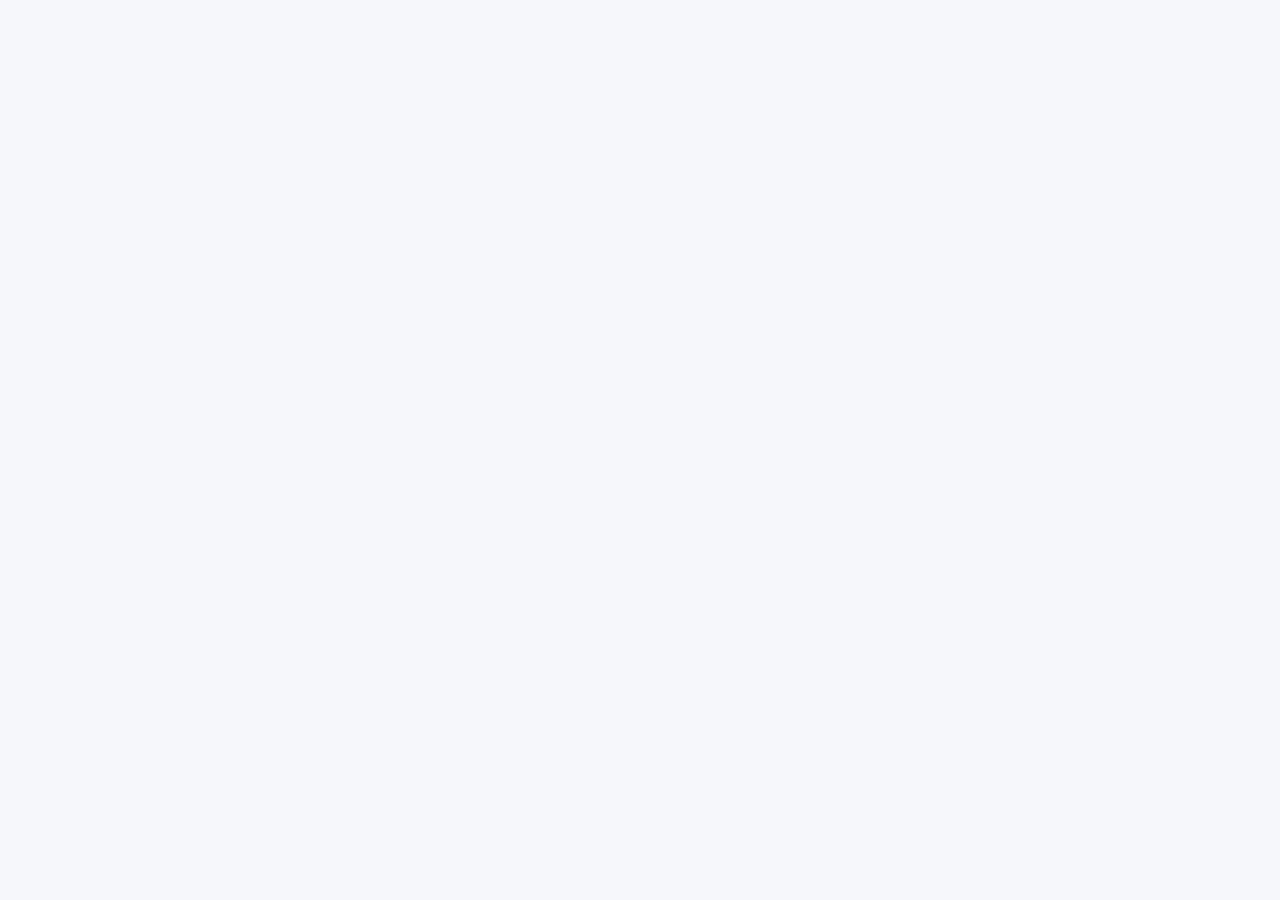
==== pages/alerts.html @ ecbd1f6a "Initiallize NEOCARE doctor dashboar architecture" ====
<!DOCTYPE html>
<html lang="en">
  <head>
    <meta charset="UTF-8" />
    <meta name="viewport" content="width=device-width, initial-scale=1.0" />
    <meta name="description" content="NEOCARE Alerts — Critical and informational alerts for monitored patients." />
    <title>NEOCARE | Alerts</title>
    <link rel="stylesheet" href="../css/global.css" />
  </head>
  <body>
    <div id="app-shell">
      <!-- NEOCARE alerts UI will be implemented in a later stage -->
    </div>

    <script src="../js/utils.js"></script>
    <script src="../js/auth.js"></script>
    <script src="../js/data/dataService.js"></script>
    <script src="../js/alerts.js"></script>
    <script src="../js/app.js"></script>
  </body>
</html>
---- css/global.css ----
/*
 * NEOCARE Doctor Dashboard — Global Design System
 * ─────────────────────────────────────────────────
 * Defines: CSS reset, design tokens, typography,
 * base element styles, spacing utilities, and
 * responsive foundation.
 *
 * DO NOT add page-specific styles here.
 * Page-specific styles belong in their respective CSS files.
 */

/* ═══════════════════════════════════════════
   1. DESIGN TOKENS (CSS Custom Properties)
   ═══════════════════════════════════════════ */

:root {
  /* — Brand Colors — */
  --color-primary:       #2F6FED;
  --color-primary-dark:  #1F4FBF;
  --color-accent:        #14B8A6;
  --color-success:       #16A34A;
  --color-warning:       #D97706;
  --color-critical:      #DC2626;
  --color-info:          #0284C7;

  /* — Backgrounds — */
  --bg-app:              #F5F7FA;
  --bg-surface:          #FFFFFF;
  --bg-sidebar:          #101828;

  /* — Text — */
  --text-primary:        #111827;
  --text-secondary:      #6B7280;
  --text-inverse:        #F9FAFB;

  /* — Borders — */
  --border-subtle:       #E5E7EB;

  /* — Border Radii — */
  --radius-card:         14px;
  --radius-pill:         999px;
  --radius-sm:           6px;
  --radius-md:           10px;

  /* — Shadows — */
  --shadow-card:         0 1px 3px rgba(16, 24, 40, 0.08);
  --shadow-elevated:     0 4px 16px rgba(16, 24, 40, 0.12);

  /* — Spacing Scale — */
  --space-1:             4px;
  --space-2:             8px;
  --space-3:             12px;
  --space-4:             16px;
  --space-5:             20px;
  --space-6:             24px;
  --space-8:             32px;
  --space-10:            40px;
  --space-12:            48px;
  --space-16:            64px;

  /* — Typography — */
  --font-sans:           'Inter', system-ui, -apple-system, BlinkMacSystemFont,
                         'Segoe UI', Roboto, Helvetica, Arial, sans-serif;
  --font-mono:           'JetBrains Mono', 'Fira Code', 'Courier New', monospace;

  --text-xs:             0.75rem;    /* 12px */
  --text-sm:             0.875rem;   /* 14px */
  --text-base:           1rem;       /* 16px */
  --text-lg:             1.125rem;   /* 18px */
  --text-xl:             1.25rem;    /* 20px */
  --text-2xl:            1.5rem;     /* 24px */
  --text-3xl:            1.875rem;   /* 30px */

  --font-normal:         400;
  --font-medium:         500;
  --font-semibold:       600;
  --font-bold:           700;

  --leading-tight:       1.25;
  --leading-normal:      1.5;
  --leading-relaxed:     1.625;

  /* — Transitions — */
  --transition-fast:     150ms ease;
  --transition-base:     250ms ease;
  --transition-slow:     400ms ease;

  /* — Z-Index Scale — */
  --z-base:              0;
  --z-dropdown:          100;
  --z-sticky:            200;
  --z-sidebar:           300;
  --z-overlay:           400;
  --z-modal:             500;
  --z-toast:             600;
}

/* ═══════════════════════════════════════════
   2. CSS RESET
   ═══════════════════════════════════════════ */

*,
*::before,
*::after {
  box-sizing: border-box;
  margin: 0;
  padding: 0;
}

html {
  font-size: 16px;
  scroll-behavior: smooth;
  -webkit-text-size-adjust: 100%;
  text-size-adjust: 100%;
}

body {
  min-height: 100vh;
  font-family: var(--font-sans);
  font-size: var(--text-base);
  font-weight: var(--font-normal);
  line-height: var(--leading-normal);
  color: var(--text-primary);
  background-color: var(--bg-app);
  -webkit-font-smoothing: antialiased;
  -moz-osx-font-smoothing: grayscale;
}

img,
picture,
video,
canvas,
svg {
  display: block;
  max-width: 100%;
}

input,
button,
textarea,
select {
  font: inherit;
}

p,
h1,
h2,
h3,
h4,
h5,
h6 {
  overflow-wrap: break-word;
}

ul,
ol {
  list-style: none;
}

/* ═══════════════════════════════════════════
   3. TYPOGRAPHY
   ═══════════════════════════════════════════ */

/* Import Inter from Google Fonts */
@import url('https://fonts.googleapis.com/css2?family=Inter:wght@400;500;600;700&display=swap');

h1 { font-size: var(--text-3xl); font-weight: var(--font-bold);    line-height: var(--leading-tight); }
h2 { font-size: var(--text-2xl); font-weight: var(--font-semibold); line-height: var(--leading-tight); }
h3 { font-size: var(--text-xl);  font-weight: var(--font-semibold); line-height: var(--leading-tight); }
h4 { font-size: var(--text-lg);  font-weight: var(--font-medium);   line-height: var(--leading-tight); }
h5 { font-size: var(--text-base); font-weight: var(--font-medium);  }
h6 { font-size: var(--text-sm);  font-weight: var(--font-medium);   }

p  { line-height: var(--leading-relaxed); }

small { font-size: var(--text-xs); }

/* ═══════════════════════════════════════════
   4. LINK STYLES
   ═══════════════════════════════════════════ */

a {
  color: var(--color-primary);
  text-decoration: none;
  transition: color var(--transition-fast);
}

a:hover,
a:focus-visible {
  color: var(--color-primary-dark);
  text-decoration: underline;
}

a:focus-visible {
  outline: 2px solid var(--color-primary);
  outline-offset: 2px;
  border-radius: var(--radius-sm);
}

/* ═══════════════════════════════════════════
   5. BUTTON FOUNDATION
   ═══════════════════════════════════════════ */

/*
 * Base button reset and foundation.
 * Specific button variants (primary, secondary, ghost, danger)
 * will be added in later stages.
 */

button,
[role="button"] {
  display: inline-flex;
  align-items: center;
  justify-content: center;
  gap: var(--space-2);
  padding: var(--space-2) var(--space-4);
  font-family: var(--font-sans);
  font-size: var(--text-sm);
  font-weight: var(--font-medium);
  line-height: 1;
  border: 1px solid transparent;
  border-radius: var(--radius-sm);
  cursor: pointer;
  text-decoration: none;
  white-space: nowrap;
  transition:
    background-color var(--transition-fast),
    color var(--transition-fast),
    border-color var(--transition-fast),
    box-shadow var(--transition-fast),
    opacity var(--transition-fast);
  user-select: none;
}

button:disabled,
[role="button"][aria-disabled="true"] {
  opacity: 0.5;
  cursor: not-allowed;
  pointer-events: none;
}

button:focus-visible,
[role="button"]:focus-visible {
  outline: 2px solid var(--color-primary);
  outline-offset: 2px;
}

/* ═══════════════════════════════════════════
   6. APPLICATION SHELL PLACEHOLDER
   ═══════════════════════════════════════════ */

/*
 * Minimal shell style. The full application layout
 * (sidebar, topbar, main content area) will be
 * implemented in a later stage.
 */

#app-shell {
  display: flex;
  flex-direction: column;
  min-height: 100vh;
  background-color: var(--bg-app);
}

/* ═══════════════════════════════════════════
   7. UTILITY CLASSES (minimal set)
   ═══════════════════════════════════════════ */

/* Visually hidden — accessible off-screen text */
.sr-only {
  position: absolute;
  width: 1px;
  height: 1px;
  padding: 0;
  margin: -1px;
  overflow: hidden;
  clip: rect(0, 0, 0, 0);
  white-space: nowrap;
  border: 0;
}

/* ═══════════════════════════════════════════
   8. RESPONSIVE FOUNDATION
   ═══════════════════════════════════════════ */

/*
 * Breakpoints (mobile-first):
 *   xs:   < 480px   (small phones)
 *   sm:   ≥ 480px   (large phones)
 *   md:   ≥ 768px   (tablets)
 *   lg:   ≥ 1024px  (laptops)
 *   xl:   ≥ 1280px  (desktops)
 *   2xl:  ≥ 1536px  (wide screens)
 *
 * Full responsive layout rules belong in css/responsive.css.
 */

/* ═══════════════════════════════════════════
   9. LOGIN PAGE — Stage 2
   Styles scoped to body.login-page only.
   ═══════════════════════════════════════════ */

/* ── Layout ──────────────────────────────── */

body.login-page {
  background-color: var(--bg-app);
  overflow-x: hidden;
}

.login-root {
  display: flex;
  min-height: 100vh;
}

/* ── Left branding panel ─────────────────── */

.login-brand {
  display: none; /* hidden on mobile, shown md+ */
  flex: 0 0 420px;
  background-color: var(--bg-sidebar);
  color: var(--text-inverse);
  padding: var(--space-12) var(--space-10);
  flex-direction: column;
  justify-content: space-between;
  position: relative;
  overflow: hidden;
}

.login-brand::before {
  content: '';
  position: absolute;
  top: -80px;
  right: -80px;
  width: 300px;
  height: 300px;
  background: rgba(47, 111, 237, 0.12);
  border-radius: 50%;
  pointer-events: none;
}

.login-brand-inner {
  display: flex;
  flex-direction: column;
  gap: var(--space-10);
  position: relative;
  z-index: 1;
}

.login-brand-logo {
  display: flex;
  align-items: center;
  gap: var(--space-3);
}

.brand-icon {
  display: flex;
  align-items: center;
  justify-content: center;
  width: 44px;
  height: 44px;
  background-color: var(--color-primary);
  border-radius: var(--radius-md);
  color: #ffffff;
  flex-shrink: 0;
}

.brand-icon--sm {
  width: 32px;
  height: 32px;
  border-radius: var(--radius-sm);
}

.brand-wordmark {
  font-size: var(--text-xl);
  font-weight: var(--font-bold);
  letter-spacing: 0.06em;
  color: var(--text-inverse);
}

.brand-wordmark--sm {
  font-size: var(--text-lg);
  color: var(--text-primary);
}

.brand-headline {
  font-size: var(--text-2xl);
  font-weight: var(--font-bold);
  line-height: var(--leading-tight);
  color: var(--text-inverse);
  margin-bottom: var(--space-3);
}

.brand-sub {
  font-size: var(--text-sm);
  color: rgba(249, 250, 251, 0.65);
  line-height: var(--leading-relaxed);
}

.brand-features {
  display: flex;
  flex-direction: column;
  gap: var(--space-3);
}

.brand-features li {
  display: flex;
  align-items: center;
  gap: var(--space-3);
  font-size: var(--text-sm);
  color: rgba(249, 250, 251, 0.8);
}

.feature-dot {
  width: 6px;
  height: 6px;
  border-radius: 50%;
  background-color: var(--color-accent);
  flex-shrink: 0;
}

.brand-disclaimer {
  font-size: var(--text-xs);
  color: rgba(249, 250, 251, 0.4);
  line-height: var(--leading-relaxed);
  border-top: 1px solid rgba(255, 255, 255, 0.08);
  padding-top: var(--space-4);
}

/* ── Right login panel ───────────────────── */

.login-panel {
  flex: 1;
  display: flex;
  align-items: center;
  justify-content: center;
  padding: var(--space-8) var(--space-4);
  background-color: var(--bg-surface);
}

.login-form-container {
  width: 100%;
  max-width: 400px;
  display: flex;
  flex-direction: column;
  gap: var(--space-6);
}

/* ── Mobile branding ─────────────────────── */

.login-mobile-brand {
  display: flex;
  align-items: center;
  gap: var(--space-2);
  margin-bottom: var(--space-2);
}

/* ── Form header ─────────────────────────── */

.login-header {
  display: flex;
  flex-direction: column;
  gap: var(--space-1);
}

.login-title {
  font-size: var(--text-2xl);
  font-weight: var(--font-bold);
  color: var(--text-primary);
}

.login-subtitle {
  font-size: var(--text-sm);
  color: var(--text-secondary);
}

/* ── Form ────────────────────────────────── */

.login-form {
  display: flex;
  flex-direction: column;
  gap: var(--space-5);
}

/* ── Form groups ─────────────────────────── */

.form-group {
  display: flex;
  flex-direction: column;
  gap: var(--space-1);
}

.form-group--row {
  flex-direction: row;
  align-items: center;
}

.form-label-row {
  display: flex;
  align-items: center;
  justify-content: space-between;
  margin-bottom: var(--space-1);
}

.form-label {
  font-size: var(--text-sm);
  font-weight: var(--font-medium);
  color: var(--text-primary);
}

/* ── Inputs ──────────────────────────────── */

.input-wrapper {
  position: relative;
  display: flex;
  align-items: center;
}

.input-icon {
  position: absolute;
  left: 12px;
  display: flex;
  color: var(--text-secondary);
  pointer-events: none;
  flex-shrink: 0;
}

.form-input {
  width: 100%;
  padding: 10px var(--space-4) 10px 40px;
  font-size: var(--text-sm);
  color: var(--text-primary);
  background-color: var(--bg-surface);
  border: 1.5px solid var(--border-subtle);
  border-radius: var(--radius-md);
  outline: none;
  transition:
    border-color var(--transition-fast),
    box-shadow var(--transition-fast);
}

.form-input::placeholder {
  color: var(--text-secondary);
  opacity: 0.7;
}

.form-input:hover {
  border-color: #c0c9d4;
}

.form-input:focus {
  border-color: var(--color-primary);
  box-shadow: 0 0 0 3px rgba(47, 111, 237, 0.12);
}

.form-input.input-error {
  border-color: var(--color-critical);
  box-shadow: 0 0 0 3px rgba(220, 38, 38, 0.1);
}

.form-input--with-action {
  padding-right: 44px;
}

/* ── Password toggle button ──────────────── */

.input-action-btn {
  position: absolute;
  right: 0;
  top: 0;
  height: 100%;
  width: 44px;
  display: flex;
  align-items: center;
  justify-content: center;
  background: transparent;
  border: none;
  border-radius: 0 var(--radius-md) var(--radius-md) 0;
  color: var(--text-secondary);
  padding: 0;
  cursor: pointer;
  transition: color var(--transition-fast);
}

.input-action-btn:hover {
  color: var(--text-primary);
}

.input-action-btn:focus-visible {
  outline: 2px solid var(--color-primary);
  outline-offset: -2px;
  border-radius: var(--radius-md);
}

/* ── Field-level errors ──────────────────── */

.field-error {
  font-size: var(--text-xs);
  color: var(--color-critical);
  display: flex;
  align-items: center;
  gap: var(--space-1);
  margin-top: 2px;
}

.field-error[hidden] {
  display: none;
}

/* ── Form-level error banner ─────────────── */

.form-error-banner {
  display: flex;
  align-items: center;
  gap: var(--space-2);
  padding: var(--space-3) var(--space-4);
  background-color: rgba(220, 38, 38, 0.06);
  border: 1px solid rgba(220, 38, 38, 0.25);
  border-radius: var(--radius-md);
  color: var(--color-critical);
  font-size: var(--text-sm);
  font-weight: var(--font-medium);
}

.form-error-banner[hidden] {
  display: none;
}

/* ── Forgot password link (styled as button) */

.forgot-link {
  font-size: var(--text-xs);
  font-weight: var(--font-medium);
  color: var(--color-primary);
  background: transparent;
  border: none;
  padding: 0;
  cursor: pointer;
  text-decoration: none;
  transition: color var(--transition-fast);
  border-radius: var(--radius-sm);
}

.forgot-link:hover {
  color: var(--color-primary-dark);
  text-decoration: underline;
}

.forgot-link:focus-visible {
  outline: 2px solid var(--color-primary);
  outline-offset: 2px;
}

/* ── Primary button (login page variant) ─── */

.btn {
  display: inline-flex;
  align-items: center;
  justify-content: center;
  gap: var(--space-2);
  padding: 10px var(--space-6);
  font-size: var(--text-sm);
  font-weight: var(--font-semibold);
  border-radius: var(--radius-md);
  border: 1px solid transparent;
  cursor: pointer;
  transition:
    background-color var(--transition-fast),
    color var(--transition-fast),
    box-shadow var(--transition-fast),
    opacity var(--transition-fast);
  text-decoration: none;
  white-space: nowrap;
  user-select: none;
}

.btn-primary {
  background-color: var(--color-primary);
  color: #ffffff;
  border-color: var(--color-primary);
}

.btn-primary:hover:not(:disabled) {
  background-color: var(--color-primary-dark);
  border-color: var(--color-primary-dark);
  box-shadow: 0 2px 8px rgba(47, 111, 237, 0.3);
}

.btn-primary:focus-visible {
  outline: 2px solid var(--color-primary);
  outline-offset: 3px;
}

.btn-primary:disabled {
  opacity: 0.65;
  cursor: not-allowed;
}

.btn-block {
  width: 100%;
  justify-content: center;
}

/* Loading spinner */
.btn-spinner {
  display: inline-flex;
}

.spin {
  animation: spin 0.75s linear infinite;
}

@keyframes spin {
  to { transform: rotate(360deg); }
}

/* ── Checkbox ────────────────────────────── */

.checkbox-label {
  display: flex;
  align-items: center;
  gap: var(--space-2);
  font-size: var(--text-sm);
  color: var(--text-secondary);
  cursor: pointer;
  user-select: none;
}

.checkbox-input {
  position: absolute;
  opacity: 0;
  width: 0;
  height: 0;
  pointer-events: none;
}

.checkbox-custom {
  width: 16px;
  height: 16px;
  border: 1.5px solid var(--border-subtle);
  border-radius: 4px;
  display: flex;
  align-items: center;
  justify-content: center;
  background-color: var(--bg-surface);
  transition:
    background-color var(--transition-fast),
    border-color var(--transition-fast);
  flex-shrink: 0;
  position: relative;
}

.checkbox-input:checked + .checkbox-custom {
  background-color: var(--color-primary);
  border-color: var(--color-primary);
}

.checkbox-input:checked + .checkbox-custom::after {
  content: '';
  display: block;
  width: 4px;
  height: 7px;
  border: 2px solid #ffffff;
  border-top: none;
  border-left: none;
  transform: rotate(45deg) translateY(-1px);
}

.checkbox-input:focus-visible + .checkbox-custom {
  outline: 2px solid var(--color-primary);
  outline-offset: 2px;
}

/* ── Demo credentials card ───────────────── */

.demo-credentials {
  display: flex;
  flex-direction: column;
  gap: var(--space-2);
  padding: var(--space-4);
  background-color: var(--bg-app);
  border: 1px solid var(--border-subtle);
  border-radius: var(--radius-md);
}

.demo-credentials__title {
  font-size: var(--text-xs);
  font-weight: var(--font-semibold);
  color: var(--text-secondary);
  display: flex;
  align-items: center;
  gap: var(--space-1);
  text-transform: uppercase;
  letter-spacing: 0.05em;
  margin-bottom: var(--space-1);
}

.demo-credentials__row {
  display: flex;
  align-items: center;
  gap: var(--space-3);
}

.demo-credentials__key {
  font-size: var(--text-xs);
  color: var(--text-secondary);
  min-width: 56px;
}

.demo-fill-btn {
  font-size: var(--text-xs);
  font-weight: var(--font-medium);
  color: var(--color-primary);
  background: transparent;
  border: none;
  padding: 2px 0;
  cursor: pointer;
  text-align: left;
  transition: color var(--transition-fast);
  border-radius: var(--radius-sm);
}

.demo-fill-btn:hover {
  color: var(--color-primary-dark);
  text-decoration: underline;
}

.demo-fill-btn:focus-visible {
  outline: 2px solid var(--color-primary);
  outline-offset: 2px;
}

.demo-credentials__note {
  font-size: var(--text-xs);
  color: var(--text-secondary);
  opacity: 0.75;
  margin-top: var(--space-1);
  border-top: 1px solid var(--border-subtle);
  padding-top: var(--space-2);
}

/* ── Forgot password modal ───────────────── */

.modal-overlay {
  position: fixed;
  inset: 0;
  background-color: rgba(16, 24, 40, 0.5);
  display: flex;
  align-items: center;
  justify-content: center;
  z-index: var(--z-modal);
  padding: var(--space-4);
  animation: fadeInOverlay var(--transition-base) ease;
}

.modal-overlay[hidden] {
  display: none;
}

@keyframes fadeInOverlay {
  from { opacity: 0; }
  to   { opacity: 1; }
}

.modal-card {
  background-color: var(--bg-surface);
  border-radius: var(--radius-card);
  box-shadow: var(--shadow-elevated);
  width: 100%;
  max-width: 400px;
  padding: var(--space-6);
  display: flex;
  flex-direction: column;
  gap: var(--space-4);
  animation: slideUpCard var(--transition-base) ease;
}

@keyframes slideUpCard {
  from { transform: translateY(10px); opacity: 0; }
  to   { transform: translateY(0);    opacity: 1; }
}

.modal-header {
  display: flex;
  align-items: center;
  gap: var(--space-3);
}

.modal-icon {
  display: flex;
  align-items: center;
  justify-content: center;
  width: 36px;
  height: 36px;
  background-color: rgba(2, 132, 199, 0.1);
  border-radius: var(--radius-md);
  color: var(--color-info);
  flex-shrink: 0;
}

.modal-title {
  font-size: var(--text-lg);
  font-weight: var(--font-semibold);
  color: var(--text-primary);
}

.modal-body {
  display: flex;
  flex-direction: column;
  gap: var(--space-2);
}

.modal-notice {
  color: var(--color-warning);
  font-size: var(--text-sm);
}

.modal-body p {
  font-size: var(--text-sm);
  color: var(--text-secondary);
  line-height: var(--leading-relaxed);
}

.modal-footer {
  display: flex;
  justify-content: flex-end;
}

/* ── Responsive ──────────────────────────── */

@media (min-width: 768px) {
  .login-brand {
    display: flex;
  }

  .login-mobile-brand {
    display: none;
  }

  .login-panel {
    background-color: var(--bg-app);
  }

  .login-form-container {
    background-color: var(--bg-surface);
    padding: var(--space-10);
    border-radius: var(--radius-card);
    box-shadow: var(--shadow-card);
  }
}

@media (max-width: 479px) {
  .login-panel {
    padding: var(--space-6) var(--space-4);
    align-items: flex-start;
    padding-top: var(--space-10);
  }
}
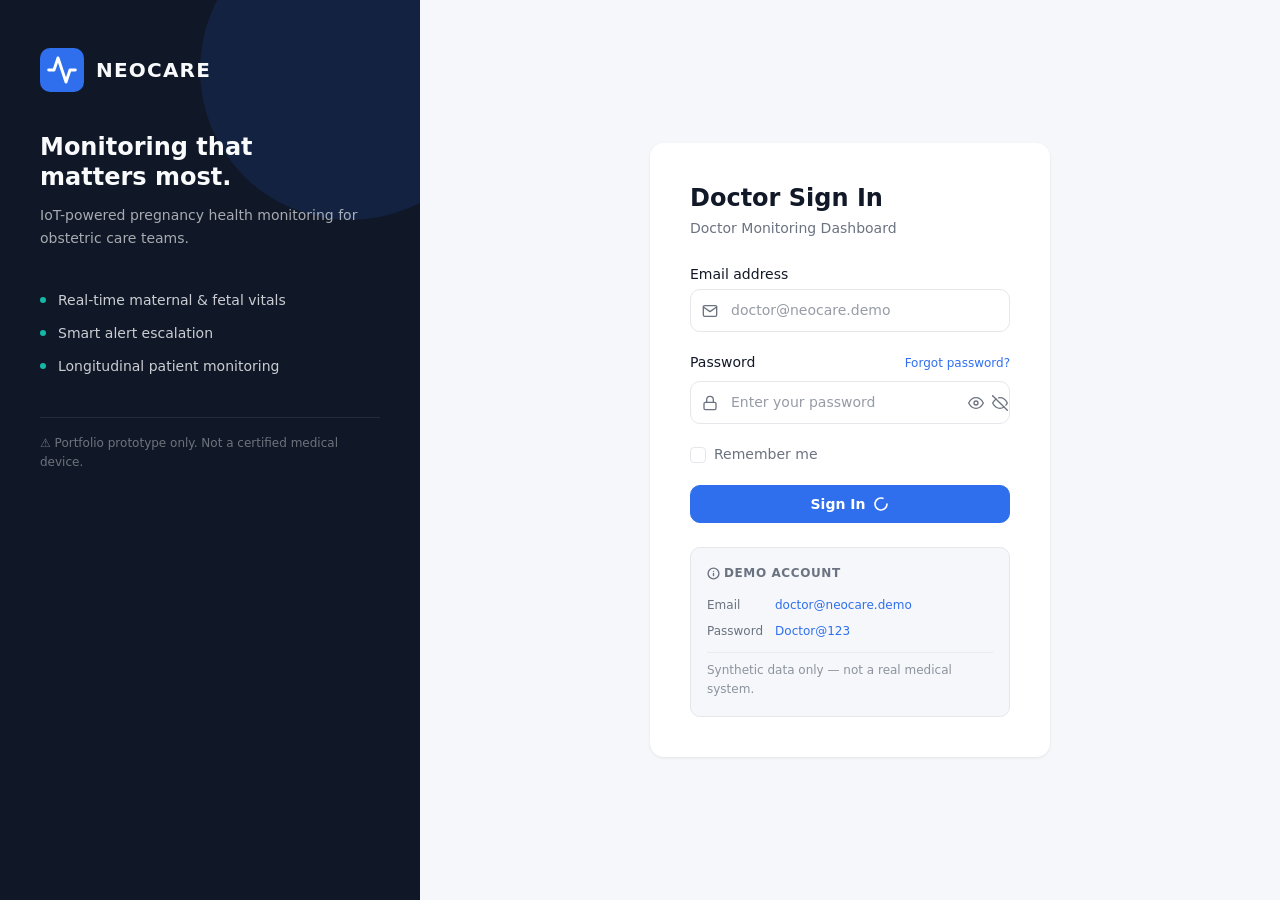
==== commit 8c85e797: "Implement app shell, sidebar navigation, and responsive layout" ====
--- a/pages/alerts.html
+++ b/pages/alerts.html
@@ -3,19 +3,200 @@
   <head>
     <meta charset="UTF-8" />
     <meta name="viewport" content="width=device-width, initial-scale=1.0" />
-    <meta name="description" content="NEOCARE Alerts — Critical and informational alerts for monitored patients." />
+    <meta name="description" content="NEOCARE Alerts — Review and acknowledge patient monitoring alerts." />
     <title>NEOCARE | Alerts</title>
     <link rel="stylesheet" href="../css/global.css" />
+    <link rel="stylesheet" href="../css/shell.css" />
   </head>
   <body>
-    <div id="app-shell">
-      <!-- NEOCARE alerts UI will be implemented in a later stage -->
-    </div>
+
+    <!-- Mobile backdrop -->
+    <div class="sidebar-overlay" id="sidebar-overlay" aria-hidden="true"></div>
+
+    <div class="app-shell">
+
+      <!-- ======== SIDEBAR ======== -->
+      <aside
+        class="sidebar"
+        id="app-sidebar"
+        aria-label="Main navigation"
+      >
+        <!-- Branding -->
+        <a class="sidebar-brand" href="dashboard.html" aria-label="NEOCARE home">
+          <span class="sidebar-brand-icon" aria-hidden="true">
+            <svg width="18" height="18" viewBox="0 0 24 24" fill="none"
+                 stroke="currentColor" stroke-width="2.2" stroke-linecap="round"
+                 stroke-linejoin="round"><polyline points="22 12 18 12 15 21 9 3 6 12 2 12"/></svg>
+          </span>
+          <span class="sidebar-brand-text">
+            <span class="sidebar-brand-name">NEOCARE</span>
+            <span class="sidebar-brand-sub">Doctor Dashboard</span>
+          </span>
+        </a>
+
+        <!-- Navigation -->
+        <nav class="sidebar-nav" aria-label="Application navigation">
+          <span class="nav-section-label">Main</span>
+
+          <a class="nav-item" href="dashboard.html" data-page="dashboard" data-label="Dashboard">
+            <span class="nav-icon" aria-hidden="true">
+              <svg width="18" height="18" viewBox="0 0 24 24" fill="none"
+                   stroke="currentColor" stroke-width="2" stroke-linecap="round"
+                   stroke-linejoin="round"><rect x="3" y="3" width="7" height="7"/><rect x="14" y="3" width="7" height="7"/><rect x="14" y="14" width="7" height="7"/><rect x="3" y="14" width="7" height="7"/></svg>
+            </span>
+            <span class="nav-label">Dashboard</span>
+          </a>
+
+          <a class="nav-item" href="patients.html" data-page="patients" data-label="Patients">
+            <span class="nav-icon" aria-hidden="true">
+              <svg width="18" height="18" viewBox="0 0 24 24" fill="none"
+                   stroke="currentColor" stroke-width="2" stroke-linecap="round"
+                   stroke-linejoin="round"><path d="M17 21v-2a4 4 0 0 0-4-4H5a4 4 0 0 0-4 4v2"/><circle cx="9" cy="7" r="4"/><path d="M23 21v-2a4 4 0 0 0-3-3.87"/><path d="M16 3.13a4 4 0 0 1 0 7.75"/></svg>
+            </span>
+            <span class="nav-label">Patients</span>
+          </a>
+
+          <a class="nav-item" href="monitoring.html" data-page="monitoring" data-label="Monitoring">
+            <span class="nav-icon" aria-hidden="true">
+              <svg width="18" height="18" viewBox="0 0 24 24" fill="none"
+                   stroke="currentColor" stroke-width="2" stroke-linecap="round"
+                   stroke-linejoin="round"><polyline points="22 12 18 12 15 21 9 3 6 12 2 12"/></svg>
+            </span>
+            <span class="nav-label">Monitoring</span>
+          </a>
+
+          <a class="nav-item" href="alerts.html" data-page="alerts" data-label="Alerts">
+            <span class="nav-icon" aria-hidden="true">
+              <svg width="18" height="18" viewBox="0 0 24 24" fill="none"
+                   stroke="currentColor" stroke-width="2" stroke-linecap="round"
+                   stroke-linejoin="round"><path d="M18 8A6 6 0 0 0 6 8c0 7-3 9-3 9h18s-3-2-3-9"/><path d="M13.73 21a2 2 0 0 1-3.46 0"/></svg>
+            </span>
+            <span class="nav-label">Alerts</span>
+            <span class="nav-badge" data-for="alerts" aria-label="New alerts"></span>
+          </a>
+
+          <span class="nav-section-label">Reports &amp; Profile</span>
+
+          <a class="nav-item" href="reports.html" data-page="reports" data-label="Reports">
+            <span class="nav-icon" aria-hidden="true">
+              <svg width="18" height="18" viewBox="0 0 24 24" fill="none"
+                   stroke="currentColor" stroke-width="2" stroke-linecap="round"
+                   stroke-linejoin="round"><path d="M14 2H6a2 2 0 0 0-2 2v16a2 2 0 0 0 2 2h12a2 2 0 0 0 2-2V8z"/><polyline points="14 2 14 8 20 8"/><line x1="16" y1="13" x2="8" y2="13"/><line x1="16" y1="17" x2="8" y2="17"/><polyline points="10 9 9 9 8 9"/></svg>
+            </span>
+            <span class="nav-label">Reports</span>
+          </a>
+
+          <a class="nav-item" href="profile.html" data-page="profile" data-label="Profile">
+            <span class="nav-icon" aria-hidden="true">
+              <svg width="18" height="18" viewBox="0 0 24 24" fill="none"
+                   stroke="currentColor" stroke-width="2" stroke-linecap="round"
+                   stroke-linejoin="round"><path d="M20 21v-2a4 4 0 0 0-4-4H8a4 4 0 0 0-4 4v2"/><circle cx="12" cy="7" r="4"/></svg>
+            </span>
+            <span class="nav-label">Profile</span>
+          </a>
+        </nav>
+
+        <!-- Doctor profile + logout -->
+        <div class="sidebar-footer">
+          <a class="sidebar-doctor" href="profile.html" aria-label="View profile">
+            <div class="doctor-avatar" aria-hidden="true">DS</div>
+            <div class="doctor-info">
+              <span class="doctor-name">Dr. Ananya Sharma</span>
+              <span class="doctor-role">Doctor</span>
+            </div>
+          </a>
+          <button class="sidebar-logout-btn" type="button" aria-label="Sign out">
+            <svg width="14" height="14" viewBox="0 0 24 24" fill="none"
+                 stroke="currentColor" stroke-width="2" stroke-linecap="round"
+                 stroke-linejoin="round" aria-hidden="true">
+              <path d="M9 21H5a2 2 0 0 1-2-2V5a2 2 0 0 1 2-2h4"/>
+              <polyline points="16 17 21 12 16 7"/>
+              <line x1="21" y1="12" x2="9" y2="12"/>
+            </svg>
+            <span>Sign Out</span>
+          </button>
+        </div>
+      </aside>
+      <!-- ======== /SIDEBAR ======== -->
+
+      <!-- ======== MAIN ======== -->
+      <div class="app-main">
+
+        <!-- Topbar -->
+        <header class="topbar" role="banner">
+          <div class="topbar-left">
+            <button
+              class="topbar-menu-btn"
+              id="topbar-menu-btn"
+              type="button"
+              aria-label="Open navigation menu"
+              aria-expanded="false"
+              aria-controls="app-sidebar"
+            >
+              <svg width="20" height="20" viewBox="0 0 24 24" fill="none"
+                   stroke="currentColor" stroke-width="2" stroke-linecap="round"
+                   stroke-linejoin="round" aria-hidden="true">
+                <line x1="3" y1="6" x2="21" y2="6"/>
+                <line x1="3" y1="12" x2="21" y2="12"/>
+                <line x1="3" y1="18" x2="21" y2="18"/>
+              </svg>
+            </button>
+            <a class="topbar-brand" href="dashboard.html" aria-label="NEOCARE home">
+              <span class="topbar-brand-icon" aria-hidden="true">
+                <svg width="14" height="14" viewBox="0 0 24 24" fill="none"
+                     stroke="currentColor" stroke-width="2.5" stroke-linecap="round"
+                     stroke-linejoin="round"><polyline points="22 12 18 12 15 21 9 3 6 12 2 12"/></svg>
+              </span>
+              <span class="topbar-brand-name">NEOCARE</span>
+            </a>
+            <h1 class="topbar-page-title">Alerts</h1>
+          </div>
+          <div class="topbar-right">
+            <button
+              class="topbar-notif-btn"
+              type="button"
+              aria-label="View alerts"
+              title="Alerts"
+            >
+              <svg width="18" height="18" viewBox="0 0 24 24" fill="none"
+                   stroke="currentColor" stroke-width="2" stroke-linecap="round"
+                   stroke-linejoin="round" aria-hidden="true">
+                <path d="M18 8A6 6 0 0 0 6 8c0 7-3 9-3 9h18s-3-2-3-9"/>
+                <path d="M13.73 21a2 2 0 0 1-3.46 0"/>
+              </svg>
+              <span class="notif-badge" aria-live="polite"></span>
+            </button>
+            <div class="topbar-doctor" aria-label="Signed in as doctor">
+              <div class="topbar-doctor-avatar" aria-hidden="true">DS</div>
+              <div class="topbar-doctor-info">
+                <span class="topbar-doctor-name">Dr. Ananya Sharma</span>
+                <span class="topbar-doctor-role">Doctor</span>
+              </div>
+            </div>
+          </div>
+        </header>
+
+        <!-- Page content -->
+        <main class="page-content" id="main-content">
+          <!-- Stage 5+: Alerts content will be implemented here -->
+          <div class="page-placeholder">
+            <div class="page-placeholder-icon" aria-hidden="true">
+              <svg width="28" height="28" viewBox="0 0 24 24" fill="none" stroke="currentColor" stroke-width="1.5" stroke-linecap="round" stroke-linejoin="round"><path d="M18 8A6 6 0 0 0 6 8c0 7-3 9-3 9h18s-3-2-3-9"/><path d="M13.73 21a2 2 0 0 1-3.46 0"/></svg>
+            </div>
+            <p class="page-placeholder-title">Alerts</p>
+            <p class="page-placeholder-sub">Alert list, acknowledgement, and filters will be implemented in Stage 5.</p>
+          </div>
+        </main>
+
+      </div>
+      <!-- ======== /MAIN ======== -->
+
+    </div><!-- /.app-shell -->
 
     <script src="../js/utils.js"></script>
     <script src="../js/auth.js"></script>
     <script src="../js/data/dataService.js"></script>
+    <script src="../js/app.js"></script>
     <script src="../js/alerts.js"></script>
-    <script src="../js/app.js"></script>
   </body>
 </html>
--- a/css/shell.css
+++ b/css/shell.css
@@ -0,0 +1,736 @@
+/*
+ * NEOCARE Doctor Dashboard — Application Shell Styles
+ * ─────────────────────────────────────────────────────
+ * Stage 4: Sidebar, topbar, and main layout for all
+ * authenticated pages.
+ *
+ * Responsive states:
+ *   Desktop  (>1024px): fixed sidebar 248px + main
+ *   Tablet   (768–1024px): collapsed icon sidebar 68px + main
+ *   Mobile   (<768px): off-canvas drawer, hidden by default
+ */
+
+/* ═══════════════════════════════════════════
+   1. SHELL ROOT LAYOUT
+   ═══════════════════════════════════════════ */
+
+.app-shell {
+  display: flex;
+  min-height: 100vh;
+  background-color: var(--bg-app);
+  position: relative;
+}
+
+/* ═══════════════════════════════════════════
+   2. SIDEBAR
+   ═══════════════════════════════════════════ */
+
+.sidebar {
+  width: 248px;
+  flex-shrink: 0;
+  background-color: var(--bg-sidebar);
+  display: flex;
+  flex-direction: column;
+  position: fixed;
+  top: 0;
+  left: 0;
+  height: 100vh;
+  z-index: var(--z-sidebar);
+  overflow-y: auto;
+  overflow-x: hidden;
+  transition: transform var(--transition-base), width var(--transition-base);
+  /* Scrollbar styling for dark sidebar */
+  scrollbar-width: thin;
+  scrollbar-color: rgba(255,255,255,0.1) transparent;
+}
+
+.sidebar::-webkit-scrollbar {
+  width: 4px;
+}
+.sidebar::-webkit-scrollbar-thumb {
+  background: rgba(255,255,255,0.1);
+  border-radius: 2px;
+}
+
+/* ── Sidebar: Branding ─────────────────────── */
+
+.sidebar-brand {
+  display: flex;
+  align-items: center;
+  gap: var(--space-3);
+  padding: var(--space-5) var(--space-5);
+  border-bottom: 1px solid rgba(255,255,255,0.07);
+  min-height: 64px;
+  flex-shrink: 0;
+  text-decoration: none;
+}
+
+.sidebar-brand:hover {
+  text-decoration: none;
+}
+
+.sidebar-brand-icon {
+  display: flex;
+  align-items: center;
+  justify-content: center;
+  width: 36px;
+  height: 36px;
+  background-color: var(--color-primary);
+  border-radius: var(--radius-md);
+  color: #ffffff;
+  flex-shrink: 0;
+}
+
+.sidebar-brand-text {
+  display: flex;
+  flex-direction: column;
+  overflow: hidden;
+}
+
+.sidebar-brand-name {
+  font-size: var(--text-base);
+  font-weight: var(--font-bold);
+  color: var(--text-inverse);
+  letter-spacing: 0.05em;
+  white-space: nowrap;
+}
+
+.sidebar-brand-sub {
+  font-size: var(--text-xs);
+  color: rgba(249,250,251,0.45);
+  white-space: nowrap;
+  margin-top: 1px;
+}
+
+/* ── Sidebar: Navigation ───────────────────── */
+
+.sidebar-nav {
+  flex: 1;
+  padding: var(--space-4) 0;
+  display: flex;
+  flex-direction: column;
+  gap: 2px;
+}
+
+.nav-section-label {
+  font-size: 10px;
+  font-weight: var(--font-semibold);
+  color: rgba(249,250,251,0.3);
+  text-transform: uppercase;
+  letter-spacing: 0.08em;
+  padding: var(--space-3) var(--space-5) var(--space-2);
+  margin-top: var(--space-2);
+}
+
+.nav-item {
+  display: flex;
+  align-items: center;
+  gap: var(--space-3);
+  padding: 10px var(--space-5);
+  margin: 0 var(--space-3);
+  border-radius: var(--radius-md);
+  color: rgba(249,250,251,0.6);
+  text-decoration: none;
+  font-size: var(--text-sm);
+  font-weight: var(--font-medium);
+  transition:
+    background-color var(--transition-fast),
+    color var(--transition-fast);
+  white-space: nowrap;
+  position: relative;
+}
+
+.nav-item:hover {
+  background-color: rgba(255,255,255,0.06);
+  color: var(--text-inverse);
+  text-decoration: none;
+}
+
+.nav-item.active {
+  background-color: rgba(47,111,237,0.18);
+  color: var(--text-inverse);
+}
+
+.nav-item.active::before {
+  content: '';
+  position: absolute;
+  left: -12px;
+  top: 50%;
+  transform: translateY(-50%);
+  width: 3px;
+  height: 20px;
+  background-color: var(--color-primary);
+  border-radius: 0 3px 3px 0;
+}
+
+.nav-icon {
+  display: flex;
+  align-items: center;
+  justify-content: center;
+  width: 18px;
+  height: 18px;
+  flex-shrink: 0;
+}
+
+.nav-label {
+  flex: 1;
+  overflow: hidden;
+  text-overflow: ellipsis;
+}
+
+/* Alert badge on nav item */
+.nav-badge {
+  display: inline-flex;
+  align-items: center;
+  justify-content: center;
+  min-width: 18px;
+  height: 18px;
+  padding: 0 5px;
+  background-color: var(--color-critical);
+  color: #ffffff;
+  font-size: 10px;
+  font-weight: var(--font-bold);
+  border-radius: var(--radius-pill);
+  flex-shrink: 0;
+}
+
+.nav-badge:empty,
+.nav-badge[data-count="0"] {
+  display: none;
+}
+
+/* ── Sidebar: Doctor profile / footer ──────── */
+
+.sidebar-footer {
+  padding: var(--space-4) var(--space-3);
+  border-top: 1px solid rgba(255,255,255,0.07);
+  display: flex;
+  flex-direction: column;
+  gap: var(--space-2);
+  flex-shrink: 0;
+}
+
+.sidebar-doctor {
+  display: flex;
+  align-items: center;
+  gap: var(--space-3);
+  padding: var(--space-3);
+  border-radius: var(--radius-md);
+  text-decoration: none;
+  transition: background-color var(--transition-fast);
+}
+
+.sidebar-doctor:hover {
+  background-color: rgba(255,255,255,0.06);
+  text-decoration: none;
+}
+
+.doctor-avatar {
+  width: 34px;
+  height: 34px;
+  border-radius: 50%;
+  background-color: var(--color-primary);
+  display: flex;
+  align-items: center;
+  justify-content: center;
+  color: #ffffff;
+  font-size: var(--text-sm);
+  font-weight: var(--font-bold);
+  flex-shrink: 0;
+  letter-spacing: 0.02em;
+}
+
+.doctor-info {
+  flex: 1;
+  overflow: hidden;
+  display: flex;
+  flex-direction: column;
+}
+
+.doctor-name {
+  font-size: var(--text-sm);
+  font-weight: var(--font-medium);
+  color: var(--text-inverse);
+  white-space: nowrap;
+  overflow: hidden;
+  text-overflow: ellipsis;
+}
+
+.doctor-role {
+  font-size: var(--text-xs);
+  color: rgba(249,250,251,0.45);
+}
+
+.sidebar-logout-btn {
+  display: flex;
+  align-items: center;
+  gap: var(--space-2);
+  padding: 9px var(--space-3);
+  border-radius: var(--radius-md);
+  background: transparent;
+  border: 1px solid rgba(255,255,255,0.1);
+  color: rgba(249,250,251,0.5);
+  font-size: var(--text-xs);
+  font-weight: var(--font-medium);
+  cursor: pointer;
+  width: 100%;
+  transition:
+    background-color var(--transition-fast),
+    color var(--transition-fast),
+    border-color var(--transition-fast);
+}
+
+.sidebar-logout-btn:hover {
+  background-color: rgba(220,38,38,0.12);
+  border-color: rgba(220,38,38,0.3);
+  color: #fca5a5;
+}
+
+.sidebar-logout-btn:focus-visible {
+  outline: 2px solid var(--color-primary);
+  outline-offset: 2px;
+}
+
+/* ═══════════════════════════════════════════
+   3. MOBILE OVERLAY (backdrop)
+   ═══════════════════════════════════════════ */
+
+.sidebar-overlay {
+  display: none;
+  position: fixed;
+  inset: 0;
+  background-color: rgba(16,24,40,0.55);
+  z-index: calc(var(--z-sidebar) - 1);
+  transition: opacity var(--transition-base);
+}
+
+/* ═══════════════════════════════════════════
+   4. MAIN AREA
+   ═══════════════════════════════════════════ */
+
+.app-main {
+  flex: 1;
+  display: flex;
+  flex-direction: column;
+  min-width: 0;
+  min-height: 100vh;
+  margin-left: 248px;
+  transition: margin-left var(--transition-base);
+}
+
+/* ═══════════════════════════════════════════
+   5. TOPBAR
+   ═══════════════════════════════════════════ */
+
+.topbar {
+  height: 64px;
+  background-color: var(--bg-surface);
+  border-bottom: 1px solid var(--border-subtle);
+  display: flex;
+  align-items: center;
+  justify-content: space-between;
+  padding: 0 var(--space-6);
+  position: sticky;
+  top: 0;
+  z-index: var(--z-sticky);
+  flex-shrink: 0;
+  gap: var(--space-4);
+}
+
+/* ── Topbar: Left ──────────────────────────── */
+
+.topbar-left {
+  display: flex;
+  align-items: center;
+  gap: var(--space-3);
+  min-width: 0;
+}
+
+.topbar-menu-btn {
+  display: none; /* hidden on desktop, shown on mobile */
+  align-items: center;
+  justify-content: center;
+  width: 36px;
+  height: 36px;
+  background: transparent;
+  border: none;
+  border-radius: var(--radius-md);
+  color: var(--text-secondary);
+  cursor: pointer;
+  padding: 0;
+  flex-shrink: 0;
+  transition: background-color var(--transition-fast), color var(--transition-fast);
+}
+
+.topbar-menu-btn:hover {
+  background-color: var(--bg-app);
+  color: var(--text-primary);
+}
+
+.topbar-menu-btn:focus-visible {
+  outline: 2px solid var(--color-primary);
+  outline-offset: 2px;
+}
+
+.topbar-page-title {
+  font-size: var(--text-lg);
+  font-weight: var(--font-semibold);
+  color: var(--text-primary);
+  white-space: nowrap;
+  overflow: hidden;
+  text-overflow: ellipsis;
+}
+
+/* Mobile brand in topbar (logo + wordmark) */
+.topbar-brand {
+  display: none;
+  align-items: center;
+  gap: var(--space-2);
+  text-decoration: none;
+}
+
+.topbar-brand:hover { text-decoration: none; }
+
+.topbar-brand-icon {
+  width: 28px;
+  height: 28px;
+  background-color: var(--color-primary);
+  border-radius: var(--radius-sm);
+  display: flex;
+  align-items: center;
+  justify-content: center;
+  color: #ffffff;
+  flex-shrink: 0;
+}
+
+.topbar-brand-name {
+  font-size: var(--text-base);
+  font-weight: var(--font-bold);
+  color: var(--text-primary);
+  letter-spacing: 0.05em;
+}
+
+/* ── Topbar: Right ─────────────────────────── */
+
+.topbar-right {
+  display: flex;
+  align-items: center;
+  gap: var(--space-3);
+  flex-shrink: 0;
+}
+
+/* Notification button */
+.topbar-notif-btn {
+  position: relative;
+  display: flex;
+  align-items: center;
+  justify-content: center;
+  width: 36px;
+  height: 36px;
+  background: transparent;
+  border: 1px solid var(--border-subtle);
+  border-radius: var(--radius-md);
+  color: var(--text-secondary);
+  cursor: pointer;
+  padding: 0;
+  transition: background-color var(--transition-fast), color var(--transition-fast);
+  text-decoration: none;
+}
+
+.topbar-notif-btn:hover {
+  background-color: var(--bg-app);
+  color: var(--text-primary);
+}
+
+.topbar-notif-btn:focus-visible {
+  outline: 2px solid var(--color-primary);
+  outline-offset: 2px;
+  border-radius: var(--radius-md);
+}
+
+.notif-badge {
+  position: absolute;
+  top: -4px;
+  right: -4px;
+  min-width: 16px;
+  height: 16px;
+  padding: 0 4px;
+  background-color: var(--color-critical);
+  color: #ffffff;
+  font-size: 10px;
+  font-weight: var(--font-bold);
+  border-radius: var(--radius-pill);
+  display: flex;
+  align-items: center;
+  justify-content: center;
+  line-height: 1;
+}
+
+.notif-badge[data-count="0"],
+.notif-badge:empty {
+  display: none;
+}
+
+/* Doctor mini-profile in topbar */
+.topbar-doctor {
+  display: flex;
+  align-items: center;
+  gap: var(--space-2);
+  padding: var(--space-1) var(--space-2);
+  border-radius: var(--radius-md);
+  cursor: default;
+  user-select: none;
+}
+
+.topbar-doctor-avatar {
+  width: 32px;
+  height: 32px;
+  border-radius: 50%;
+  background-color: var(--color-primary);
+  display: flex;
+  align-items: center;
+  justify-content: center;
+  color: #ffffff;
+  font-size: var(--text-xs);
+  font-weight: var(--font-bold);
+  flex-shrink: 0;
+  letter-spacing: 0.02em;
+}
+
+.topbar-doctor-info {
+  display: flex;
+  flex-direction: column;
+}
+
+.topbar-doctor-name {
+  font-size: var(--text-sm);
+  font-weight: var(--font-medium);
+  color: var(--text-primary);
+  white-space: nowrap;
+}
+
+.topbar-doctor-role {
+  font-size: 11px;
+  color: var(--text-secondary);
+  white-space: nowrap;
+}
+
+/* ═══════════════════════════════════════════
+   6. PAGE CONTENT
+   ═══════════════════════════════════════════ */
+
+.page-content {
+  flex: 1;
+  padding: var(--space-8) var(--space-8);
+  max-width: 1600px;
+  width: 100%;
+  margin: 0 auto;
+  box-sizing: border-box;
+}
+
+/* Content placeholder (Stage 4 — filled in later stages) */
+.page-placeholder {
+  display: flex;
+  flex-direction: column;
+  align-items: center;
+  justify-content: center;
+  min-height: 400px;
+  gap: var(--space-4);
+  color: var(--text-secondary);
+  text-align: center;
+  padding: var(--space-10);
+}
+
+.page-placeholder-icon {
+  width: 56px;
+  height: 56px;
+  display: flex;
+  align-items: center;
+  justify-content: center;
+  background-color: var(--bg-app);
+  border-radius: var(--radius-card);
+  color: var(--text-secondary);
+  margin-bottom: var(--space-2);
+}
+
+.page-placeholder-title {
+  font-size: var(--text-lg);
+  font-weight: var(--font-semibold);
+  color: var(--text-primary);
+}
+
+.page-placeholder-sub {
+  font-size: var(--text-sm);
+  color: var(--text-secondary);
+  max-width: 320px;
+  line-height: var(--leading-relaxed);
+}
+
+/* ═══════════════════════════════════════════
+   7. TABLET LAYOUT  (768px – 1024px)
+   ═══════════════════════════════════════════ */
+
+@media (min-width: 768px) and (max-width: 1024px) {
+  .sidebar {
+    width: 68px;
+  }
+
+  .app-main {
+    margin-left: 68px;
+  }
+
+  .sidebar-brand-text,
+  .nav-label,
+  .nav-badge,
+  .sidebar-brand-sub,
+  .doctor-info,
+  .sidebar-logout-btn span {
+    display: none;
+  }
+
+  .sidebar-brand {
+    justify-content: center;
+    padding: var(--space-4) var(--space-3);
+  }
+
+  .nav-item {
+    justify-content: center;
+    padding: 11px;
+    margin: 0 var(--space-2);
+    position: relative;
+  }
+
+  /* Tooltip on hover for collapsed nav items */
+  .nav-item[data-label]::after {
+    content: attr(data-label);
+    position: absolute;
+    left: calc(100% + 12px);
+    top: 50%;
+    transform: translateY(-50%);
+    background-color: var(--bg-sidebar);
+    color: var(--text-inverse);
+    font-size: var(--text-xs);
+    font-weight: var(--font-medium);
+    padding: 6px 10px;
+    border-radius: var(--radius-sm);
+    white-space: nowrap;
+    pointer-events: none;
+    opacity: 0;
+    transition: opacity var(--transition-fast);
+    z-index: 10;
+    box-shadow: var(--shadow-elevated);
+  }
+
+  .nav-item[data-label]:hover::after {
+    opacity: 1;
+  }
+
+  .nav-icon {
+    width: 20px;
+    height: 20px;
+  }
+
+  .nav-section-label {
+    display: none;
+  }
+
+  .sidebar-footer {
+    padding: var(--space-3) var(--space-2);
+    align-items: center;
+  }
+
+  .sidebar-doctor {
+    justify-content: center;
+    padding: var(--space-2);
+  }
+
+  .sidebar-logout-btn {
+    padding: 9px;
+    justify-content: center;
+    border-radius: var(--radius-md);
+  }
+
+  .nav-item.active::before {
+    left: -8px;
+  }
+
+  .page-content {
+    padding: var(--space-6) var(--space-6);
+  }
+
+  /* Show page title in topbar on tablet */
+  .topbar-page-title {
+    display: block;
+  }
+}
+
+/* ═══════════════════════════════════════════
+   8. MOBILE LAYOUT  (<768px)
+   ═══════════════════════════════════════════ */
+
+@media (max-width: 767px) {
+  .sidebar {
+    transform: translateX(-100%);
+    width: 280px;
+    /* Override fixed positioning to allow off-canvas */
+  }
+
+  .sidebar.is-open {
+    transform: translateX(0);
+  }
+
+  .sidebar-overlay {
+    display: block;
+    opacity: 0;
+    pointer-events: none;
+    transition: opacity var(--transition-base);
+  }
+
+  .sidebar-overlay.is-open {
+    opacity: 1;
+    pointer-events: auto;
+  }
+
+  .app-main {
+    margin-left: 0;
+  }
+
+  .topbar-menu-btn {
+    display: flex;
+  }
+
+  .topbar-brand {
+    display: flex;
+  }
+
+  /* Hide the topbar page title on mobile — brand shows instead */
+  .topbar-page-title {
+    display: none;
+  }
+
+  /* Hide topbar doctor info text on small phones */
+  .topbar-doctor-info {
+    display: none;
+  }
+
+  .page-content {
+    padding: var(--space-5) var(--space-4);
+  }
+}
+
+/* ═══════════════════════════════════════════
+   9. DESKTOP-ONLY OVERRIDES  (>1024px)
+   ═══════════════════════════════════════════ */
+
+@media (min-width: 1025px) {
+  /* Ensure sidebar elements are all visible */
+  .sidebar-brand-text,
+  .nav-label,
+  .doctor-info {
+    display: flex;
+  }
+
+  .topbar-menu-btn {
+    display: none;
+  }
+}
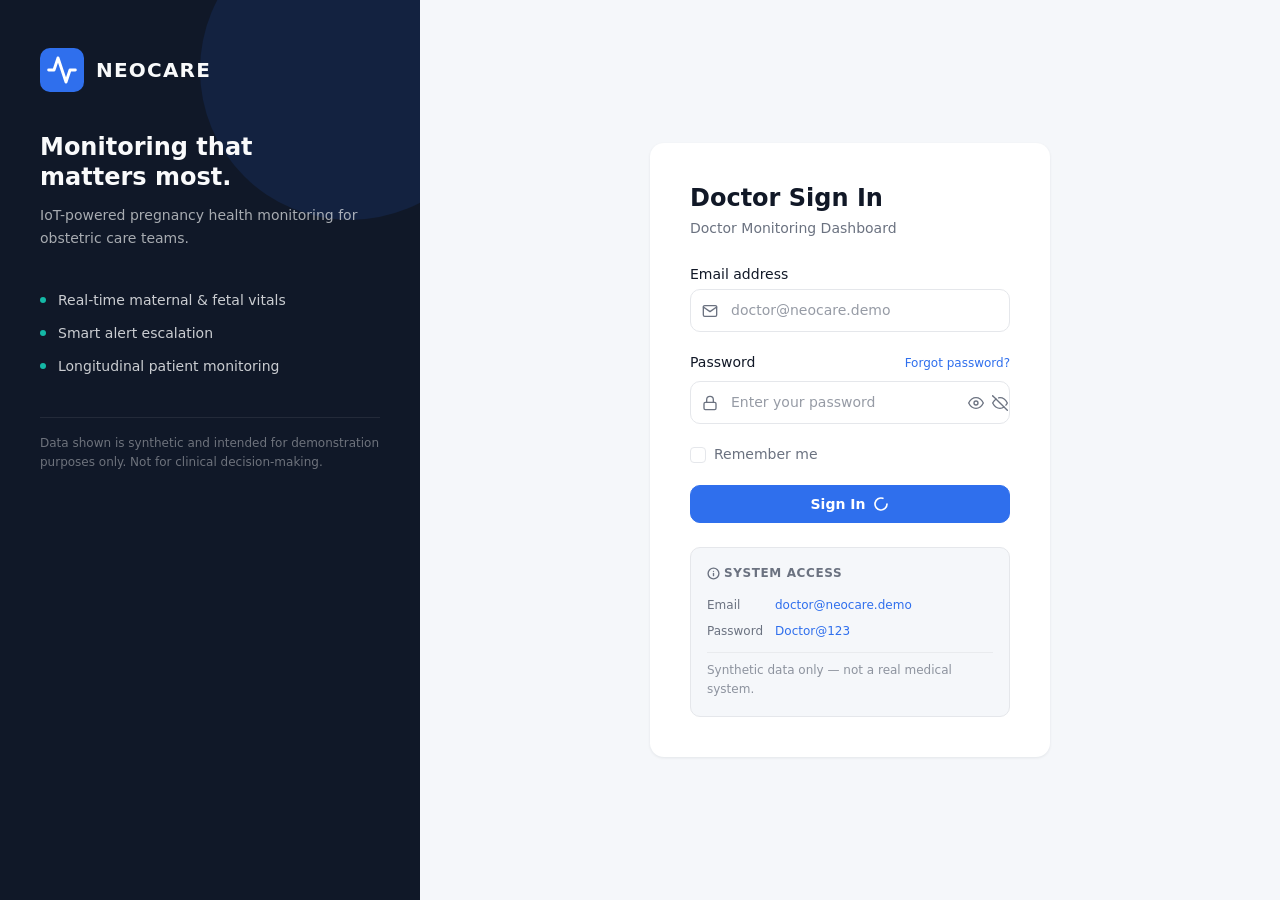
==== commit 027f8a4f: "Implement doctor alerts workspace" ====
--- a/pages/alerts.html
+++ b/pages/alerts.html
@@ -7,6 +7,7 @@
     <title>NEOCARE | Alerts</title>
     <link rel="stylesheet" href="../css/global.css" />
     <link rel="stylesheet" href="../css/shell.css" />
+    <link rel="stylesheet" href="../css/alerts.css" />
   </head>
   <body>
 
@@ -178,15 +179,143 @@
 
         <!-- Page content -->
         <main class="page-content" id="main-content">
-          <!-- Stage 5+: Alerts content will be implemented here -->
-          <div class="page-placeholder">
-            <div class="page-placeholder-icon" aria-hidden="true">
-              <svg width="28" height="28" viewBox="0 0 24 24" fill="none" stroke="currentColor" stroke-width="1.5" stroke-linecap="round" stroke-linejoin="round"><path d="M18 8A6 6 0 0 0 6 8c0 7-3 9-3 9h18s-3-2-3-9"/><path d="M13.73 21a2 2 0 0 1-3.46 0"/></svg>
-            </div>
-            <p class="page-placeholder-title">Alerts</p>
-            <p class="page-placeholder-sub">Alert list, acknowledgement, and filters will be implemented in Stage 5.</p>
-          </div>
+          <div class="alerts-page-header">
+            <div class="alerts-page-header-left">
+              <h1 class="alerts-page-title">Alerts</h1>
+              <p class="alerts-page-sub">Review and manage patient monitoring alerts</p>
+              <div class="alerts-synthetic-disclosure">
+                <svg width="12" height="12" viewBox="0 0 24 24" fill="none" stroke="currentColor" stroke-width="2" stroke-linecap="round" stroke-linejoin="round" aria-hidden="true"><circle cx="12" cy="12" r="10"/><line x1="12" y1="8" x2="12" y2="12"/><line x1="12" y1="16" x2="12.01" y2="16"/></svg>
+                Data shown is synthetic and intended for demonstration purposes only. Not for clinical decision-making.
+              </div>
+            </div>
+            <div class="alerts-header-actions">
+              <button class="alerts-refresh-btn" id="btn-refresh" type="button" aria-label="Refresh alerts">
+                <svg width="16" height="16" viewBox="0 0 24 24" fill="none" stroke="currentColor" stroke-width="2" stroke-linecap="round" stroke-linejoin="round" aria-hidden="true"><polyline points="23 4 23 10 17 10"/><path d="M20.49 15a9 9 0 1 1-2.12-9.36L23 10"/></svg>
+                Refresh
+              </button>
+            </div>
+          </div>
+
+          <!-- KPI Summary Cards -->
+          <div class="alerts-summary-row">
+            <div class="alerts-summary-card">
+              <div class="alerts-summary-icon alerts-summary-icon--total" aria-hidden="true">
+                <svg width="24" height="24" viewBox="0 0 24 24" fill="none" stroke="currentColor" stroke-width="2" stroke-linecap="round" stroke-linejoin="round"><path d="M18 8A6 6 0 0 0 6 8c0 7-3 9-3 9h18s-3-2-3-9"/><path d="M13.73 21a2 2 0 0 1-3.46 0"/></svg>
+              </div>
+              <div class="alerts-summary-body">
+                <span class="alerts-summary-value" id="kpi-total">0</span>
+                <span class="alerts-summary-label">Total Alerts</span>
+              </div>
+            </div>
+            <div class="alerts-summary-card">
+              <div class="alerts-summary-icon alerts-summary-icon--new" aria-hidden="true">
+                <svg width="24" height="24" viewBox="0 0 24 24" fill="none" stroke="currentColor" stroke-width="2" stroke-linecap="round" stroke-linejoin="round"><circle cx="12" cy="12" r="10"/><line x1="12" y1="8" x2="12" y2="12"/><line x1="12" y1="16" x2="12.01" y2="16"/></svg>
+              </div>
+              <div class="alerts-summary-body">
+                <span class="alerts-summary-value" id="kpi-new">0</span>
+                <span class="alerts-summary-label">New Alerts</span>
+              </div>
+            </div>
+            <div class="alerts-summary-card">
+              <div class="alerts-summary-icon alerts-summary-icon--critical" aria-hidden="true">
+                <svg width="24" height="24" viewBox="0 0 24 24" fill="none" stroke="currentColor" stroke-width="2" stroke-linecap="round" stroke-linejoin="round"><path d="M10.29 3.86L1.82 18a2 2 0 0 0 1.71 3h16.94a2 2 0 0 0 1.71-3L13.71 3.86a2 2 0 0 0-3.42 0z"/><line x1="12" y1="9" x2="12" y2="13"/><line x1="12" y1="17" x2="12.01" y2="17"/></svg>
+              </div>
+              <div class="alerts-summary-body">
+                <span class="alerts-summary-value" id="kpi-critical">0</span>
+                <span class="alerts-summary-label">Critical</span>
+              </div>
+            </div>
+            <div class="alerts-summary-card">
+              <div class="alerts-summary-icon alerts-summary-icon--acked" aria-hidden="true">
+                <svg width="24" height="24" viewBox="0 0 24 24" fill="none" stroke="currentColor" stroke-width="2" stroke-linecap="round" stroke-linejoin="round"><path d="M22 11.08V12a10 10 0 1 1-5.93-9.14"/><polyline points="22 4 12 14.01 9 11.01"/></svg>
+              </div>
+              <div class="alerts-summary-body">
+                <span class="alerts-summary-value" id="kpi-acked">0</span>
+                <span class="alerts-summary-label">Acknowledged</span>
+              </div>
+            </div>
+          </div>
+
+          <!-- Filter Toolbar -->
+          <div class="alerts-filter-bar">
+            <div class="alerts-search-wrap">
+              <span class="alerts-search-icon" aria-hidden="true">
+                <svg width="16" height="16" viewBox="0 0 24 24" fill="none" stroke="currentColor" stroke-width="2" stroke-linecap="round" stroke-linejoin="round"><circle cx="11" cy="11" r="8"/><line x1="21" y1="21" x2="16.65" y2="16.65"/></svg>
+              </span>
+              <input type="text" id="filter-search" class="alerts-search-input" placeholder="Search alerts or patients..." aria-label="Search alerts" />
+            </div>
+            <select id="filter-severity" class="alerts-filter-select" aria-label="Filter by severity">
+              <option value="All">All Severities</option>
+              <option value="Critical">Critical</option>
+              <option value="Warning">Warning</option>
+              <option value="Info">Info</option>
+            </select>
+            <select id="filter-status" class="alerts-filter-select" aria-label="Filter by status">
+              <option value="All">All Statuses</option>
+              <option value="New">New</option>
+              <option value="Acknowledged">Acknowledged</option>
+            </select>
+            <select id="filter-patient" class="alerts-filter-select" aria-label="Filter by patient">
+              <option value="All">All Patients</option>
+              <!-- Populated dynamically -->
+            </select>
+            <button class="alerts-clear-btn" id="btn-clear-filters" type="button">Clear Filters</button>
+          </div>
+
+          <!-- Alerts Container -->
+          <div id="alerts-container">
+            <div class="alerts-card">
+              <div class="alerts-table-wrap">
+                <table class="alerts-table">
+                  <thead>
+                    <tr>
+                      <th scope="col">Severity</th>
+                      <th scope="col">Alert</th>
+                      <th scope="col">Patient</th>
+                      <th scope="col">Timestamp</th>
+                      <th scope="col">Status</th>
+                      <th scope="col">Action</th>
+                    </tr>
+                  </thead>
+                  <tbody id="alerts-table-body">
+                    <!-- Populated via JS -->
+                  </tbody>
+                </table>
+              </div>
+              <div class="alerts-mobile-cards" id="alerts-mobile-list">
+                <!-- Populated via JS -->
+              </div>
+            </div>
+          </div>
+
+          <div id="alerts-empty" class="alerts-empty-state" hidden>
+            <div class="alerts-empty-icon">
+              <svg width="48" height="48" viewBox="0 0 24 24" fill="none" stroke="currentColor" stroke-width="1.5" stroke-linecap="round" stroke-linejoin="round"><circle cx="12" cy="12" r="10"/><line x1="12" y1="8" x2="12" y2="12"/><line x1="12" y1="16" x2="12.01" y2="16"/></svg>
+            </div>
+            <h3 class="alerts-empty-title">No alerts found</h3>
+            <p class="alerts-empty-sub">No alerts match your current filters.</p>
+          </div>
+
         </main>
+
+        <!-- Alert Detail Modal -->
+        <div class="alert-modal-overlay" id="alert-modal" aria-hidden="true" role="dialog" aria-modal="true" aria-labelledby="modal-title">
+          <div class="alert-modal" role="document">
+            <div class="alert-modal-header">
+              <h2 class="alert-modal-title" id="modal-title">Alert Details</h2>
+              <button class="alert-modal-close" id="btn-close-modal" aria-label="Close modal">
+                <svg width="20" height="20" viewBox="0 0 24 24" fill="none" stroke="currentColor" stroke-width="2" stroke-linecap="round" stroke-linejoin="round"><line x1="18" y1="6" x2="6" y2="18"/><line x1="6" y1="6" x2="18" y2="18"/></svg>
+              </button>
+            </div>
+            <div class="alert-modal-body" id="modal-body-content">
+              <!-- Populated dynamically -->
+            </div>
+            <div class="alert-modal-footer">
+              <a href="#" class="alert-action-btn" id="modal-btn-patient">View Patient</a>
+              <button class="alert-action-btn alert-action-btn--primary" id="modal-btn-ack">Acknowledge Alert</button>
+            </div>
+          </div>
+        </div>
 
       </div>
       <!-- ======== /MAIN ======== -->
--- a/css/alerts.css
+++ b/css/alerts.css
@@ -0,0 +1,504 @@
+/* 
+ * NEOCARE Doctor Dashboard — Alerts Styles
+ * Stage 8
+ */
+
+.alerts-page-header {
+  display: flex;
+  justify-content: space-between;
+  align-items: flex-end;
+  margin-bottom: var(--space-6);
+  flex-wrap: wrap;
+  gap: var(--space-4);
+}
+
+.alerts-page-header-left {
+  flex: 1;
+}
+
+.alerts-page-title {
+  font-size: var(--text-2xl);
+  font-weight: var(--font-bold);
+  color: var(--text-primary);
+  margin: 0 0 var(--space-1);
+}
+
+.alerts-page-sub {
+  font-size: var(--text-sm);
+  color: var(--text-secondary);
+  margin: 0 0 var(--space-2);
+}
+
+.alerts-synthetic-disclosure {
+  font-size: var(--text-xs);
+  color: var(--text-secondary);
+  display: flex;
+  align-items: center;
+  gap: var(--space-1);
+}
+
+.alerts-header-actions {
+  display: flex;
+  align-items: center;
+  gap: var(--space-3);
+}
+
+.alerts-refresh-btn {
+  display: flex;
+  align-items: center;
+  gap: var(--space-1);
+  background: white;
+  border: 1px solid var(--border-subtle);
+  padding: var(--space-2) var(--space-3);
+  border-radius: var(--radius-md);
+  font-size: var(--text-sm);
+  font-weight: var(--font-medium);
+  color: var(--text-primary);
+  cursor: pointer;
+  box-shadow: var(--shadow-sm);
+  transition: all var(--transition-fast);
+}
+
+.alerts-refresh-btn:hover {
+  background: var(--bg-app);
+}
+
+/* KPI Cards */
+.alerts-summary-row {
+  display: grid;
+  grid-template-columns: repeat(auto-fit, minmax(200px, 1fr));
+  gap: var(--space-4);
+  margin-bottom: var(--space-6);
+}
+
+.alerts-summary-card {
+  background: white;
+  border-radius: var(--radius-card);
+  padding: var(--space-4) var(--space-5);
+  box-shadow: var(--shadow-card);
+  display: flex;
+  align-items: center;
+  gap: var(--space-4);
+}
+
+.alerts-summary-icon {
+  width: 48px;
+  height: 48px;
+  border-radius: 50%;
+  display: flex;
+  align-items: center;
+  justify-content: center;
+  flex-shrink: 0;
+}
+
+.alerts-summary-icon--total { background: #EEF2FF; color: #4F46E5; }
+.alerts-summary-icon--new { background: #FEF2F2; color: #DC2626; }
+.alerts-summary-icon--critical { background: #FEF2F2; color: #B91C1C; }
+.alerts-summary-icon--acked { background: #ECFCCB; color: #4D7C0F; }
+
+.alerts-summary-body {
+  display: flex;
+  flex-direction: column;
+}
+
+.alerts-summary-value {
+  font-size: var(--text-2xl);
+  font-weight: var(--font-bold);
+  color: var(--text-primary);
+  line-height: 1;
+  margin-bottom: 4px;
+}
+
+.alerts-summary-label {
+  font-size: var(--text-xs);
+  color: var(--text-secondary);
+  font-weight: var(--font-medium);
+  text-transform: uppercase;
+  letter-spacing: 0.05em;
+}
+
+/* Filter Toolbar */
+.alerts-filter-bar {
+  display: flex;
+  align-items: center;
+  gap: var(--space-3);
+  margin-bottom: var(--space-4);
+  background: white;
+  padding: var(--space-3);
+  border-radius: var(--radius-md);
+  box-shadow: var(--shadow-sm);
+  flex-wrap: wrap;
+}
+
+.alerts-search-wrap {
+  position: relative;
+  flex: 1;
+  min-width: 200px;
+}
+
+.alerts-search-icon {
+  position: absolute;
+  left: 12px;
+  top: 50%;
+  transform: translateY(-50%);
+  color: var(--text-tertiary);
+  display: flex;
+}
+
+.alerts-search-input {
+  width: 100%;
+  padding: var(--space-2) var(--space-3) var(--space-2) 36px;
+  border: 1px solid var(--border-subtle);
+  border-radius: var(--radius-md);
+  font-size: var(--text-sm);
+  color: var(--text-primary);
+  transition: border-color var(--transition-fast);
+}
+
+.alerts-search-input:focus {
+  outline: none;
+  border-color: var(--color-primary);
+}
+
+.alerts-filter-select {
+  padding: var(--space-2) var(--space-6) var(--space-2) var(--space-3);
+  border: 1px solid var(--border-subtle);
+  border-radius: var(--radius-md);
+  font-size: var(--text-sm);
+  color: var(--text-primary);
+  background: white;
+  cursor: pointer;
+  min-width: 140px;
+  appearance: none;
+  background-image: url('data:image/svg+xml;charset=US-ASCII,<svg width="12" height="12" viewBox="0 0 24 24" fill="none" stroke="%236B7280" stroke-width="2" stroke-linecap="round" stroke-linejoin="round"><polyline points="6 9 12 15 18 9"/></svg>');
+  background-repeat: no-repeat;
+  background-position: right 12px center;
+}
+
+.alerts-clear-btn {
+  background: none;
+  border: none;
+  color: var(--text-secondary);
+  font-size: var(--text-sm);
+  font-weight: var(--font-medium);
+  cursor: pointer;
+  padding: var(--space-2) var(--space-3);
+  transition: color var(--transition-fast);
+}
+
+.alerts-clear-btn:hover {
+  color: var(--text-primary);
+}
+
+/* Alert List / Table */
+.alerts-card {
+  background: white;
+  border-radius: var(--radius-card);
+  box-shadow: var(--shadow-card);
+  overflow: hidden;
+}
+
+.alerts-table-wrap {
+  overflow-x: auto;
+}
+
+.alerts-table {
+  width: 100%;
+  border-collapse: collapse;
+  text-align: left;
+}
+
+.alerts-table th {
+  padding: var(--space-3) var(--space-4);
+  font-size: var(--text-xs);
+  font-weight: var(--font-semibold);
+  color: var(--text-secondary);
+  text-transform: uppercase;
+  letter-spacing: 0.05em;
+  border-bottom: 1px solid var(--border-subtle);
+  background: var(--bg-app);
+}
+
+.alerts-table td {
+  padding: var(--space-4);
+  border-bottom: 1px solid var(--border-subtle);
+  vertical-align: middle;
+}
+
+.alerts-table tbody tr:last-child td {
+  border-bottom: none;
+}
+
+.alerts-table tbody tr:hover {
+  background: #F9FAFB;
+}
+
+/* Severity Indicator */
+.severity-indicator {
+  display: inline-flex;
+  align-items: center;
+  gap: var(--space-2);
+}
+
+.severity-dot {
+  width: 10px;
+  height: 10px;
+  border-radius: 50%;
+}
+
+.severity-dot--Critical { background: var(--color-critical); }
+.severity-dot--Warning { background: var(--color-warning); }
+.severity-dot--Info { background: var(--color-info); }
+
+.severity-label {
+  font-size: var(--text-sm);
+  font-weight: var(--font-medium);
+  color: var(--text-primary);
+}
+
+/* Alert Details in Table */
+.alert-msg-wrap {
+  display: flex;
+  flex-direction: column;
+}
+
+.alert-title {
+  font-size: var(--text-sm);
+  font-weight: var(--font-semibold);
+  color: var(--text-primary);
+}
+
+.alert-desc {
+  font-size: var(--text-xs);
+  color: var(--text-secondary);
+  margin-top: 2px;
+}
+
+/* Patient in Table */
+.alert-patient-wrap {
+  display: flex;
+  flex-direction: column;
+}
+
+.alert-patient-name {
+  font-size: var(--text-sm);
+  font-weight: var(--font-medium);
+  color: var(--text-primary);
+}
+
+.alert-patient-id {
+  font-size: var(--text-xs);
+  color: var(--text-secondary);
+}
+
+/* Status Badge */
+.alert-status-badge {
+  display: inline-flex;
+  padding: 4px 10px;
+  border-radius: var(--radius-pill);
+  font-size: var(--text-xs);
+  font-weight: var(--font-semibold);
+}
+
+.alert-status-badge--New {
+  background: #FEE2E2;
+  color: #991B1B;
+}
+
+.alert-status-badge--Acknowledged {
+  background: #ECFCCB;
+  color: #3F6212;
+}
+
+/* Action Button */
+.alert-action-btn {
+  background: white;
+  border: 1px solid var(--border-subtle);
+  padding: var(--space-2) var(--space-3);
+  border-radius: var(--radius-md);
+  font-size: var(--text-xs);
+  font-weight: var(--font-semibold);
+  color: var(--text-primary);
+  cursor: pointer;
+  transition: all var(--transition-fast);
+  white-space: nowrap;
+}
+
+.alert-action-btn:hover {
+  background: var(--bg-app);
+}
+
+.alert-action-btn--primary {
+  background: var(--color-primary);
+  border-color: var(--color-primary);
+  color: white;
+}
+
+.alert-action-btn--primary:hover {
+  background: var(--color-primary-dark);
+}
+
+/* View Details link */
+.alert-view-link {
+  font-size: var(--text-xs);
+  color: var(--color-primary);
+  text-decoration: none;
+  font-weight: var(--font-medium);
+  margin-left: var(--space-2);
+}
+
+.alert-view-link:hover {
+  text-decoration: underline;
+}
+
+/* Empty State */
+.alerts-empty-state {
+  padding: var(--space-12) var(--space-6);
+  text-align: center;
+  color: var(--text-secondary);
+}
+
+.alerts-empty-icon {
+  margin-bottom: var(--space-3);
+  color: var(--text-tertiary);
+}
+
+.alerts-empty-title {
+  font-size: var(--text-lg);
+  font-weight: var(--font-semibold);
+  color: var(--text-primary);
+  margin-bottom: var(--space-1);
+}
+
+.alerts-empty-sub {
+  font-size: var(--text-sm);
+}
+
+/* Modal */
+.alert-modal-overlay {
+  position: fixed;
+  inset: 0;
+  background: rgba(0, 0, 0, 0.5);
+  z-index: 1000;
+  display: flex;
+  align-items: center;
+  justify-content: center;
+  padding: var(--space-4);
+  opacity: 0;
+  visibility: hidden;
+  transition: all var(--transition-fast);
+}
+
+.alert-modal-overlay.is-active {
+  opacity: 1;
+  visibility: visible;
+}
+
+.alert-modal {
+  background: white;
+  border-radius: var(--radius-card);
+  width: 100%;
+  max-width: 500px;
+  box-shadow: var(--shadow-lg);
+  transform: translateY(10px);
+  transition: transform var(--transition-fast);
+}
+
+.alert-modal-overlay.is-active .alert-modal {
+  transform: translateY(0);
+}
+
+.alert-modal-header {
+  padding: var(--space-4) var(--space-5);
+  border-bottom: 1px solid var(--border-subtle);
+  display: flex;
+  justify-content: space-between;
+  align-items: center;
+}
+
+.alert-modal-title {
+  font-size: var(--text-lg);
+  font-weight: var(--font-semibold);
+  color: var(--text-primary);
+  margin: 0;
+}
+
+.alert-modal-close {
+  background: none;
+  border: none;
+  color: var(--text-secondary);
+  cursor: pointer;
+  padding: var(--space-1);
+}
+
+.alert-modal-body {
+  padding: var(--space-5);
+}
+
+.alert-modal-row {
+  display: flex;
+  margin-bottom: var(--space-3);
+}
+
+.alert-modal-key {
+  width: 120px;
+  font-size: var(--text-sm);
+  color: var(--text-secondary);
+  font-weight: var(--font-medium);
+}
+
+.alert-modal-val {
+  flex: 1;
+  font-size: var(--text-sm);
+  color: var(--text-primary);
+}
+
+.alert-modal-footer {
+  padding: var(--space-4) var(--space-5);
+  border-top: 1px solid var(--border-subtle);
+  display: flex;
+  justify-content: flex-end;
+  gap: var(--space-3);
+  background: #F9FAFB;
+  border-radius: 0 0 var(--radius-card) var(--radius-card);
+}
+
+/* Mobile Cards */
+.alerts-mobile-cards {
+  display: none;
+}
+
+.alert-card-mobile {
+  background: white;
+  border: 1px solid var(--border-subtle);
+  border-radius: var(--radius-md);
+  padding: var(--space-4);
+  margin-bottom: var(--space-3);
+}
+
+.alert-card-header {
+  display: flex;
+  justify-content: space-between;
+  align-items: flex-start;
+  margin-bottom: var(--space-2);
+}
+
+.alert-card-body {
+  margin-bottom: var(--space-3);
+}
+
+.alert-card-footer {
+  display: flex;
+  justify-content: space-between;
+  align-items: center;
+  border-top: 1px solid var(--border-subtle);
+  padding-top: var(--space-3);
+}
+
+/* Responsive */
+@media (max-width: 767px) {
+  .alerts-table-wrap { display: none; }
+  .alerts-mobile-cards { display: block; }
+  .alerts-filter-bar { flex-direction: column; align-items: stretch; }
+  .alerts-filter-select { width: 100%; }
+}
